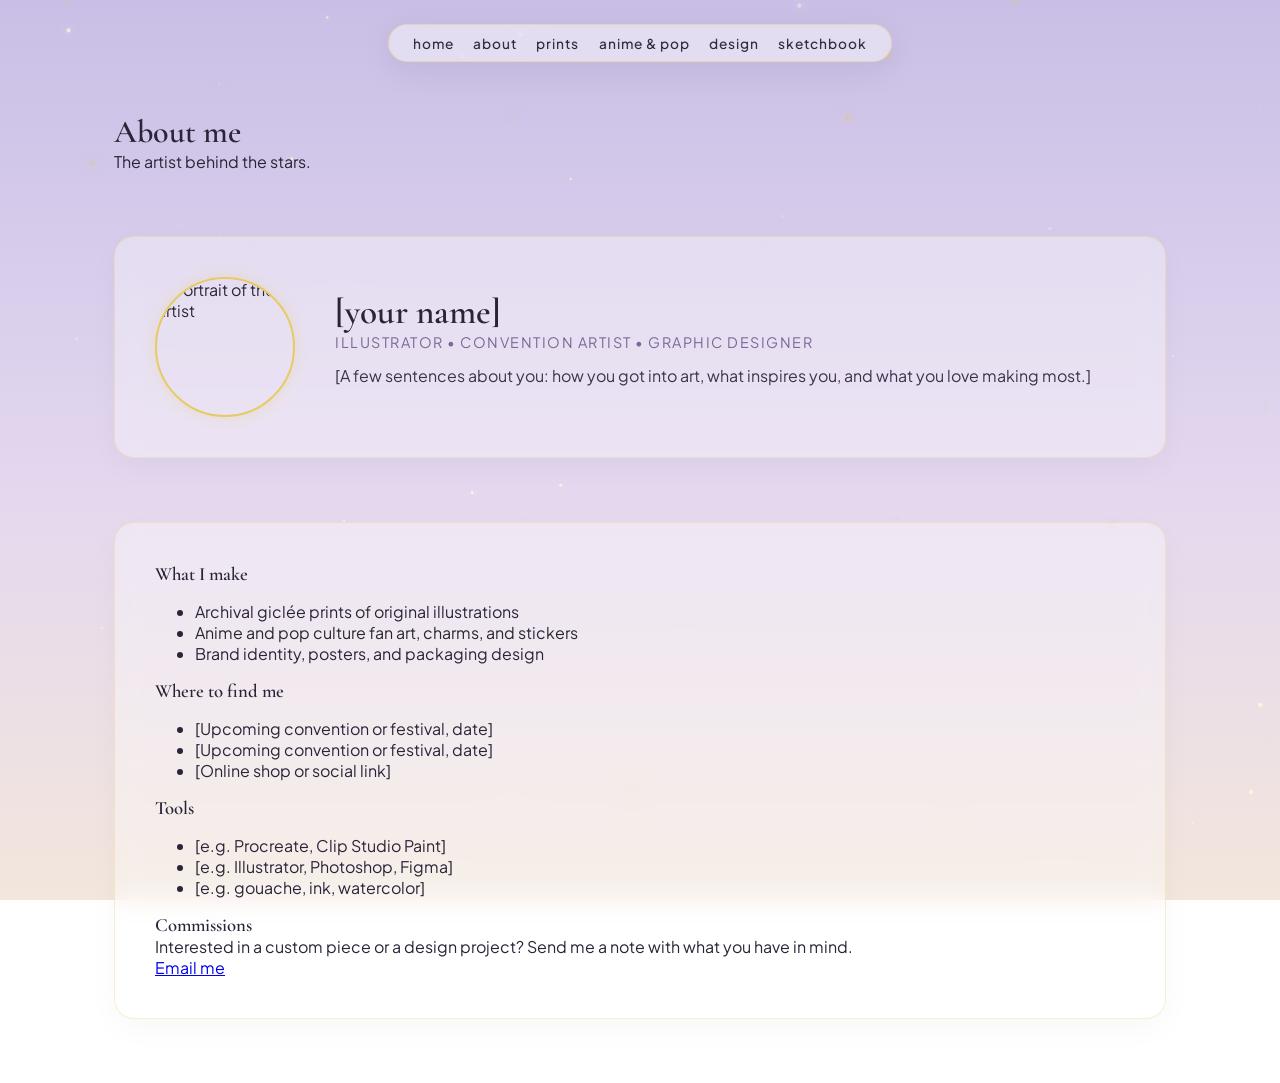
==== about.html @ 885dfaa7 "Create about.html" ====
<!DOCTYPE html>
<html lang="en">
<head>
  <meta charset="UTF-8" />
  <meta name="viewport" content="width=device-width, initial-scale=1.0" />
  <title>About | Celestial Art Portfolio</title>

  <link href="https://fonts.googleapis.com/css2?family=Cormorant+Garamond:ital,wght@0,400;0,600;1,400&family=Plus+Jakarta+Sans:wght@300;400;500;600&display=swap" rel="stylesheet">
  <!-- Bump ?v= whenever you edit styles.css so browsers grab the new version -->
  <link rel="stylesheet" href="styles.css?v=3" />
</head>
<body>

  <!-- Starfield Canvas -->
  <canvas id="celestial-bg"></canvas>

  <!-- Navigation -->
  <nav class="sticky-nav">
    <a href="index.html">home</a>
    <a href="about.html" class="active" aria-current="page">about</a>
    <a href="prints.html">prints</a>
    <a href="anime.html">anime &amp; pop</a>
    <a href="design.html">design</a>
    <a href="sketchbook.html">sketchbook</a>
  </nav>

  <main class="content-container">

    <header class="page-intro">
      <h1>About me</h1>
      <p>The artist behind the stars.</p>
    </header>

    <section class="portfolio-section bio-card">
      <div class="bio-avatar">
        <img src="avatar-placeholder.jpg" alt="Portrait of the artist" />
      </div>
      <div class="bio-text">
        <h2>[your name]</h2>
        <p class="bio-subtitle">illustrator • convention artist • graphic designer</p>
        <p class="bio-body">
          [A few sentences about you: how you got into art, what inspires you, and what you love making most.]
        </p>
      </div>
    </section>

    <section class="portfolio-section">
      <div class="about-grid">
        <div class="about-block">
          <h3>What I make</h3>
          <ul>
            <li>Archival giclée prints of original illustrations</li>
            <li>Anime and pop culture fan art, charms, and stickers</li>
            <li>Brand identity, posters, and packaging design</li>
          </ul>
        </div>
        <div class="about-block">
          <h3>Where to find me</h3>
          <ul>
            <li>[Upcoming convention or festival, date]</li>
            <li>[Upcoming convention or festival, date]</li>
            <li>[Online shop or social link]</li>
          </ul>
        </div>
        <div class="about-block">
          <h3>Tools</h3>
          <ul>
            <li>[e.g. Procreate, Clip Studio Paint]</li>
            <li>[e.g. Illustrator, Photoshop, Figma]</li>
            <li>[e.g. gouache, ink, watercolor]</li>
          </ul>
        </div>
        <div class="about-block">
          <h3>Commissions</h3>
          <p>Interested in a custom piece or a design project? Send me a note with what you have in mind.</p>
          <a class="contact-button" href="mailto:you@example.com">Email me</a>
        </div>
      </div>
    </section>

  </main>

  <script src="starfield.js?v=3"></script>
</body>
</html>
---- styles.css ----
/* =========================================================
   NEW: base page setup (was missing)
   ========================================================= */
*,
*::before,
*::after {
  box-sizing: border-box;
}

body {
  margin: 0;
  min-height: 100vh;
  font-family: 'Plus Jakarta Sans', system-ui, sans-serif;
  color: #2a2438;
  /* Dusky twilight sky so the cream + gold stars actually show up */
  background: linear-gradient(180deg, #c9bfe6 0%, #e4d8ef 55%, #f3e6dc 100%);
  background-attachment: fixed;
}

h1, h2, h3 {
  font-family: 'Cormorant Garamond', Georgia, serif;
  font-weight: 600;
  margin: 0;
}

p {
  margin: 0;
}

img {
  display: block;
  max-width: 100%;
}

/* =========================================================
   NEW: starfield canvas sits BEHIND everything (was missing)
   ========================================================= */
#celestial-bg {
  position: fixed;
  inset: 0;
  width: 100%;
  height: 100%;
  z-index: -1;
  pointer-events: none;
}

/* =========================================================
   NEW: preloader overlay + fade-out (was missing)
   ========================================================= */
#preloader {
  position: fixed;
  inset: 0;
  z-index: 2000;
  display: flex;
  align-items: center;
  justify-content: center;
  background: #1f1a2e;
  transition: opacity 0.8s ease, visibility 0.8s ease;
}

#preloader.fade-out {
  opacity: 0;
  visibility: hidden;
}

.loader-content {
  text-align: center;
}

.celestial-spinner {
  width: 64px;
  height: 64px;
  animation: spin-glow 2.4s ease-in-out infinite;
}

.loader-text {
  margin-top: 1rem;
  font-family: 'Cormorant Garamond', Georgia, serif;
  font-style: italic;
  font-size: 1.2rem;
  color: #FFF8DC;
  letter-spacing: 1px;
}

@keyframes spin-glow {
  0%   { transform: rotate(0deg) scale(0.9); filter: drop-shadow(0 0 4px #E6CA65); }
  50%  { transform: rotate(180deg) scale(1.05); filter: drop-shadow(0 0 14px #E6CA65); }
  100% { transform: rotate(360deg) scale(0.9); filter: drop-shadow(0 0 4px #E6CA65); }
}

/* Keeps section titles from hiding under the floating nav */
.portfolio-section {
  scroll-margin-top: 6rem;
}

/* Respect visitors who turn off motion in their OS settings */
@media (prefers-reduced-motion: reduce) {
  html { scroll-behavior: auto; }
  .celestial-spinner { animation: none; }
  #preloader { transition: none; }
}

/* =========================================================
   YOUR ORIGINAL STYLES (unchanged below this line)
   ========================================================= */

/* Smooth scrolling for anchor links */
html {
  scroll-behavior: smooth;
}

/* Floating Navigation Bar */
.sticky-nav {
  position: fixed;
  top: 1.5rem;
  left: 50%;
  transform: translateX(-50%);
  z-index: 1000;
  display: flex;
  gap: 1.2rem;
  padding: 0.6rem 1.5rem;
  background: rgba(255, 255, 255, 0.45);
  backdrop-filter: blur(14px);
  -webkit-backdrop-filter: blur(14px);
  border: 1px solid rgba(230, 202, 101, 0.4);
  border-radius: 40px;
  box-shadow: 0 8px 32px rgba(31, 26, 46, 0.08);
}

.sticky-nav a {
  text-decoration: none;
  color: #2a2438;
  font-family: 'Plus Jakarta Sans', sans-serif;
  font-size: 0.85rem;
  letter-spacing: 1px;
  font-weight: 500;
  transition: color 0.3s ease;
}

.sticky-nav a:hover {
  color: #b58d27;
}

/* Page Layout Container */
.content-container {
  max-width: 1100px;
  margin: 7rem auto 4rem;
  padding: 0 1.5rem;
  display: flex;
  flex-direction: column;
  gap: 4rem;
}

/* Modular Section Card Container */
.portfolio-section {
  background: rgba(255, 255, 255, 0.35);
  backdrop-filter: blur(12px);
  -webkit-backdrop-filter: blur(12px);
  border: 1px solid rgba(230, 202, 101, 0.3);
  border-radius: 20px;
  padding: 2.5rem;
  box-shadow: 0 10px 30px rgba(0, 0, 0, 0.03);
}

/* Section Headers */
.section-header {
  margin-bottom: 2rem;
}

.section-header h2 {
  font-size: 2rem;
  color: #1f1a2e;
  letter-spacing: 1px;
}

.section-header p {
  font-size: 0.95rem;
  color: #5a5266;
  margin-top: 0.25rem;
}

/* Bio Section Layout */
.bio-card {
  display: flex;
  align-items: center;
  gap: 2.5rem;
}

.bio-avatar img {
  width: 140px;
  height: 140px;
  border-radius: 50%;
  object-fit: cover;
  border: 2px solid #E6CA65;
  box-shadow: 0 0 15px rgba(230, 202, 101, 0.3);
}

.bio-text h2 {
  font-size: 2.2rem;
}

.bio-subtitle {
  color: #7b6894;
  font-size: 0.9rem;
  letter-spacing: 1.5px;
  text-transform: uppercase;
  margin-bottom: 0.75rem;
}

.bio-body {
  line-height: 1.6;
  color: #3b334a;
  margin-bottom: 1rem;
}

.bio-badges {
  display: flex;
  gap: 0.5rem;
}

.badge {
  background: rgba(230, 202, 101, 0.2);
  border: 1px solid rgba(230, 202, 101, 0.5);
  font-size: 0.8rem;
  padding: 0.3rem 0.8rem;
  border-radius: 12px;
  color: #2a2438;
}

/* Standard Art Grids (Prints & Anime Art) */
.art-grid {
  display: grid;
  grid-template-columns: repeat(auto-fill, minmax(240px, 1fr));
  gap: 1.5rem;
}

.art-card {
  background: rgba(255, 255, 255, 0.5);
  border-radius: 12px;
  overflow: hidden;
  border: 1px solid rgba(255, 255, 255, 0.6);
  transition: transform 0.3s ease, box-shadow 0.3s ease;
}

.art-card:hover {
  transform: translateY(-5px);
  box-shadow: 0 12px 25px rgba(180, 160, 220, 0.3);
}

.card-image-wrap {
  position: relative;
  width: 100%;
  aspect-ratio: 4 / 5;
  overflow: hidden;
}

.card-image-wrap img {
  width: 100%;
  height: 100%;
  object-fit: cover;
}

.price-tag {
  position: absolute;
  bottom: 8px;
  right: 8px;
  background: rgba(31, 26, 46, 0.75);
  color: #FFF8DC;
  font-size: 0.75rem;
  padding: 0.2rem 0.5rem;
  border-radius: 6px;
  backdrop-filter: blur(4px);
}

.card-info {
  padding: 1rem;
}

.card-info h3 {
  font-size: 1.2rem;
}

.card-info p {
  font-size: 0.85rem;
  color: #6b6278;
}

/* Graphic Design Horizontal Layout */
.design-grid {
  display: grid;
  grid-template-columns: repeat(auto-fill, minmax(320px, 1fr));
  gap: 1.5rem;
}

.design-card {
  background: rgba(255, 255, 255, 0.5);
  border-radius: 12px;
  border: 1px solid rgba(255, 255, 255, 0.6);
  overflow: hidden;
}

.design-card img {
  width: 100%;
  aspect-ratio: 16 / 10;
  object-fit: cover;
}

.design-info {
  padding: 1.2rem;
}

/* Sketchbook Horizontal Scroll Row */
.sketchbook-row {
  display: flex;
  gap: 1rem;
  overflow-x: auto;
  padding-bottom: 1rem;
  scroll-snap-type: x mandatory;
}

.sketch-item {
  flex: 0 0 220px;
  scroll-snap-align: start;
  border-radius: 10px;
  overflow: hidden;
  border: 1px solid rgba(230, 202, 101, 0.3);
}

.sketch-item img {
  width: 100%;
  height: 100%;
  object-fit: cover;
}

/* Mobile Responsiveness */
@media (max-width: 768px) {
  .bio-card {
    flex-direction: column;
    text-align: center;
  }
  .bio-badges {
    justify-content: center;
    flex-wrap: wrap;
  }
  .sticky-nav {
    width: 90%;
    justify-content: space-around;
    padding: 0.5rem;
  }
  .sticky-nav a {
    font-size: 0.75rem;
  }
}
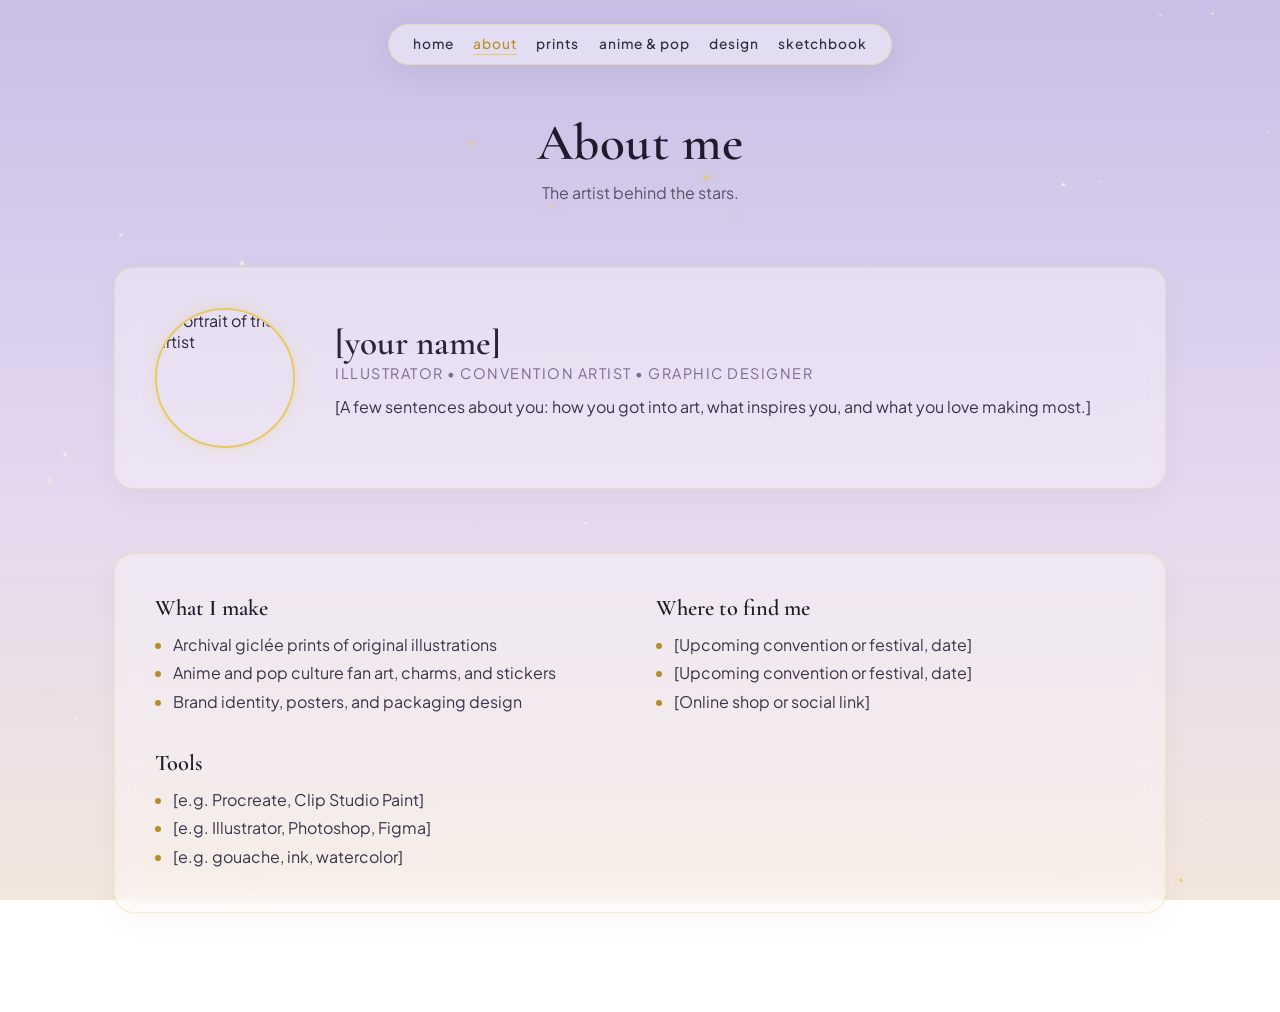
==== commit 411121f1: "Update about.html" ====
--- a/about.html
+++ b/about.html
@@ -70,11 +70,11 @@
             <li>[e.g. gouache, ink, watercolor]</li>
           </ul>
         </div>
-        <div class="about-block">
+       <!-- <div class="about-block">
           <h3>Commissions</h3>
           <p>Interested in a custom piece or a design project? Send me a note with what you have in mind.</p>
           <a class="contact-button" href="mailto:you@example.com">Email me</a>
-        </div>
+        </div> -->
       </div>
     </section>
 
--- a/styles.css
+++ b/styles.css
@@ -351,3 +351,248 @@
     font-size: 0.75rem;
   }
 }
+
+/* =========================================================
+   NEW (v3): multi-page additions
+   ========================================================= */
+
+/* "You are here" link in the nav */
+.sticky-nav a.active {
+  color: #b58d27;
+  border-bottom: 1px solid #E6CA65;
+  padding-bottom: 2px;
+}
+
+.sticky-nav a:focus-visible,
+.explore-card:focus-visible,
+.contact-button:focus-visible {
+  outline: 2px solid #b58d27;
+  outline-offset: 4px;
+  border-radius: 4px;
+}
+
+/* Soft placeholder tone behind images that haven't been uploaded yet */
+.card-image-wrap,
+.sketch-item,
+.mockup-item,
+.explore-card img {
+  background: linear-gradient(135deg, rgba(201, 191, 230, 0.6), rgba(243, 230, 220, 0.6));
+}
+
+/* Sketchbook items need a height so their images show */
+.sketch-item {
+  aspect-ratio: 3 / 4;
+}
+
+/* ---------- Page intro (top of each inner page) ---------- */
+.page-intro {
+  text-align: center;
+  padding: 0 1rem;
+}
+
+.page-intro h1 {
+  font-size: clamp(2.2rem, 5vw, 3.2rem);
+  color: #1f1a2e;
+  letter-spacing: 0.5px;
+}
+
+.page-intro p {
+  color: #5a5266;
+  margin-top: 0.5rem;
+}
+
+/* ---------- Home: gallery "doors" ---------- */
+.explore-grid {
+  display: grid;
+  grid-template-columns: repeat(auto-fill, minmax(220px, 1fr));
+  gap: 1.25rem;
+}
+
+.explore-card {
+  display: block;
+  text-decoration: none;
+  color: inherit;
+  background: rgba(255, 255, 255, 0.5);
+  border: 1px solid rgba(255, 255, 255, 0.6);
+  border-radius: 14px;
+  overflow: hidden;
+  transition: transform 0.3s ease, box-shadow 0.3s ease;
+}
+
+.explore-card:hover {
+  transform: translateY(-5px);
+  box-shadow: 0 12px 25px rgba(180, 160, 220, 0.3);
+}
+
+.explore-card img {
+  width: 100%;
+  aspect-ratio: 4 / 3;
+  object-fit: cover;
+}
+
+/* ---------- About page ---------- */
+.about-grid {
+  display: grid;
+  grid-template-columns: repeat(2, 1fr);
+  gap: 2rem;
+}
+
+.about-block h3 {
+  font-size: 1.4rem;
+  color: #1f1a2e;
+  margin-bottom: 0.6rem;
+}
+
+.about-block ul {
+  margin: 0;
+  padding-left: 1.1rem;
+  color: #3b334a;
+  line-height: 1.8;
+}
+
+.about-block li::marker {
+  color: #b58d27;
+}
+
+.about-block p {
+  color: #3b334a;
+  line-height: 1.6;
+}
+
+.contact-button {
+  display: inline-block;
+  margin-top: 1rem;
+  padding: 0.55rem 1.3rem;
+  border-radius: 30px;
+  background: #1f1a2e;
+  color: #FFF8DC;
+  text-decoration: none;
+  font-size: 0.9rem;
+  transition: background 0.3s ease;
+}
+
+.contact-button:hover {
+  background: #3b334a;
+}
+
+/* ---------- Design page: case studies ---------- */
+.case-study-header {
+  display: grid;
+  grid-template-columns: 1.5fr 1fr;
+  gap: 2rem;
+  margin-bottom: 1.75rem;
+}
+
+.project-category {
+  display: block;
+  font-size: 0.8rem;
+  color: #7b6894;
+  letter-spacing: 0.5px;
+  margin-bottom: 0.4rem;
+}
+
+.case-study-meta h2 {
+  font-size: 2rem;
+  color: #1f1a2e;
+}
+
+.project-tagline {
+  color: #5a5266;
+  line-height: 1.6;
+  margin-top: 0.5rem;
+}
+
+.case-study-details {
+  display: flex;
+  flex-direction: column;
+  gap: 0.9rem;
+  padding-left: 1.5rem;
+  border-left: 1px solid rgba(230, 202, 101, 0.6);
+}
+
+.detail-item {
+  display: flex;
+  flex-direction: column;
+  gap: 0.15rem;
+}
+
+.detail-label {
+  font-size: 0.75rem;
+  color: #7b6894;
+}
+
+.detail-value {
+  font-size: 0.92rem;
+  font-weight: 500;
+  color: #2a2438;
+}
+
+.case-study-body {
+  max-width: 65ch;
+  margin-bottom: 1.75rem;
+}
+
+.case-study-body h3 {
+  font-size: 1.35rem;
+  color: #1f1a2e;
+  margin-bottom: 0.4rem;
+}
+
+.case-study-body p {
+  color: #3b334a;
+  line-height: 1.7;
+}
+
+.mockup-grid {
+  display: grid;
+  grid-template-columns: repeat(2, 1fr);
+  gap: 1rem;
+}
+
+.mockup-item {
+  border-radius: 12px;
+  overflow: hidden;
+  border: 1px solid rgba(255, 255, 255, 0.6);
+  aspect-ratio: 4 / 3;
+}
+
+.mockup-item.large {
+  grid-column: 1 / -1;
+  aspect-ratio: 16 / 8;
+}
+
+.mockup-item img {
+  width: 100%;
+  height: 100%;
+  object-fit: cover;
+}
+
+/* ---------- Mobile tweaks for the new pieces ---------- */
+@media (max-width: 768px) {
+  .sticky-nav {
+    flex-wrap: wrap;
+    justify-content: center;
+    gap: 0.4rem 0.8rem;
+    border-radius: 20px;
+  }
+  .content-container {
+    margin-top: 8.5rem; /* room for the nav when it wraps to two lines */
+  }
+  .portfolio-section {
+    padding: 1.5rem;
+  }
+  .about-grid,
+  .case-study-header,
+  .mockup-grid {
+    grid-template-columns: 1fr;
+  }
+  .case-study-details {
+    padding-left: 0;
+    padding-top: 1rem;
+    border-left: none;
+    border-top: 1px solid rgba(230, 202, 101, 0.6);
+  }
+  .mockup-item.large {
+    aspect-ratio: 4 / 3;
+  }
+}
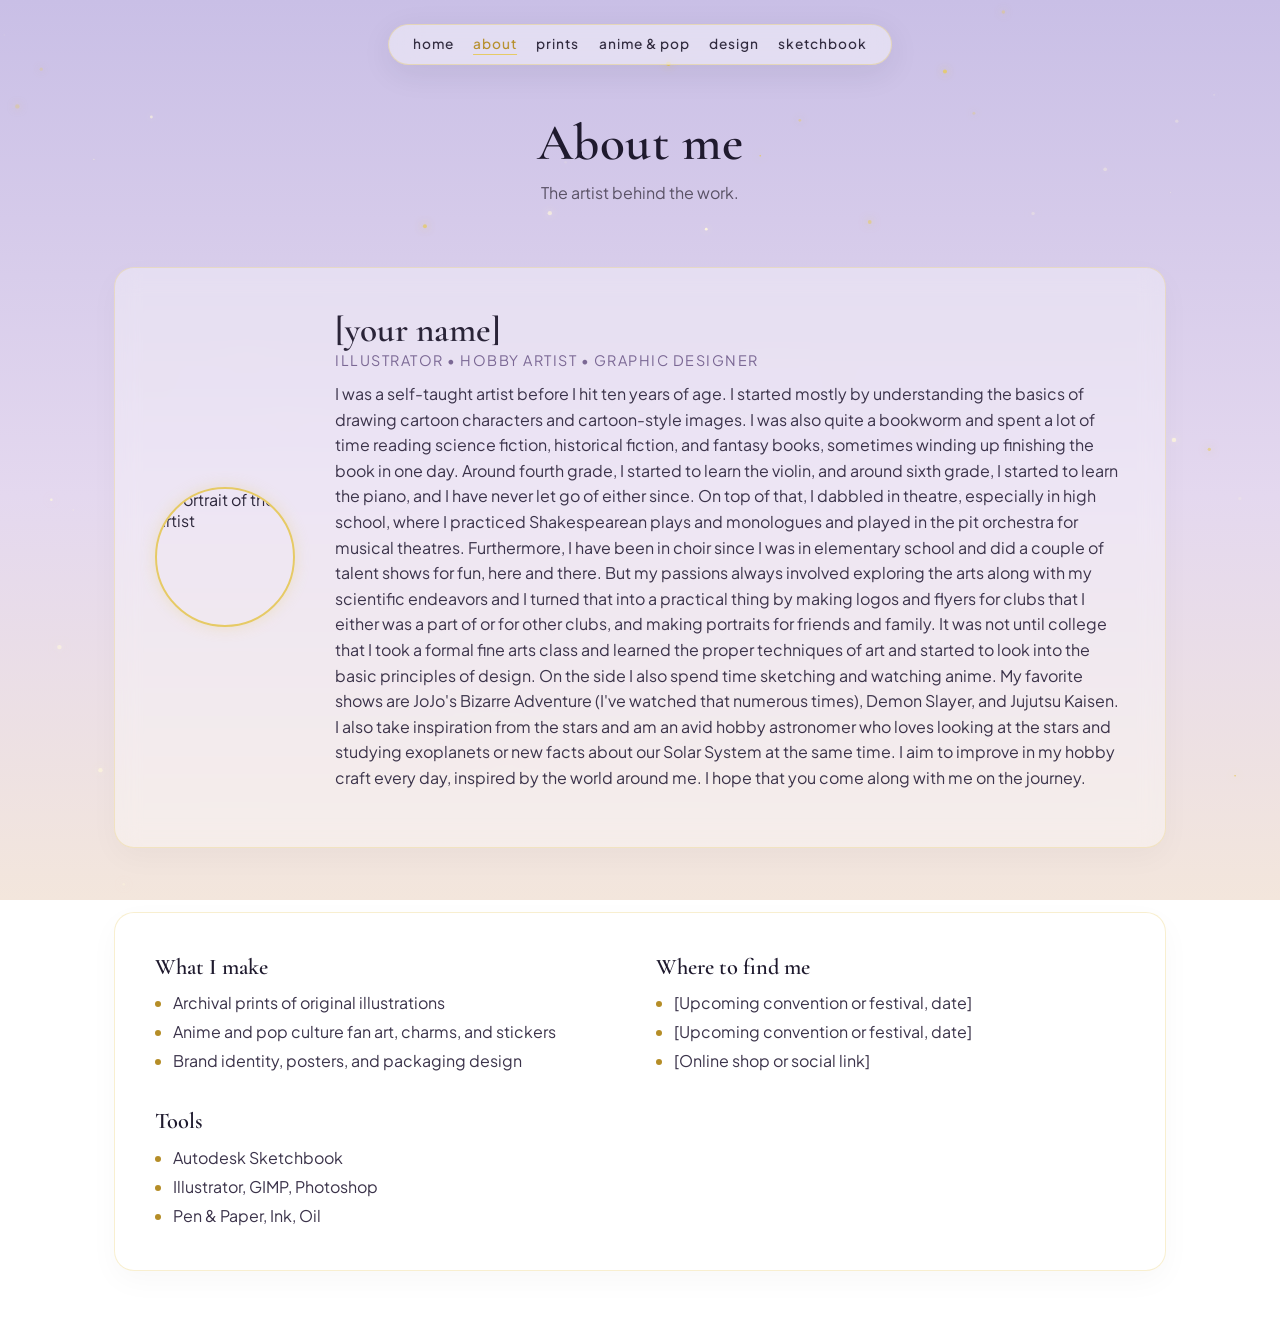
==== commit 750670bb: "Update about.html" ====
--- a/about.html
+++ b/about.html
@@ -3,7 +3,7 @@
 <head>
   <meta charset="UTF-8" />
   <meta name="viewport" content="width=device-width, initial-scale=1.0" />
-  <title>About | Celestial Art Portfolio</title>
+  <title>About Me!</title>
 
   <link href="https://fonts.googleapis.com/css2?family=Cormorant+Garamond:ital,wght@0,400;0,600;1,400&family=Plus+Jakarta+Sans:wght@300;400;500;600&display=swap" rel="stylesheet">
   <!-- Bump ?v= whenever you edit styles.css so browsers grab the new version -->
@@ -28,7 +28,7 @@
 
     <header class="page-intro">
       <h1>About me</h1>
-      <p>The artist behind the stars.</p>
+      <p>The artist behind the work.</p>
     </header>
 
     <section class="portfolio-section bio-card">
@@ -37,9 +37,19 @@
       </div>
       <div class="bio-text">
         <h2>[your name]</h2>
-        <p class="bio-subtitle">illustrator • convention artist • graphic designer</p>
+        <p class="bio-subtitle">illustrator • hobby artist • graphic designer</p>
         <p class="bio-body">
-          [A few sentences about you: how you got into art, what inspires you, and what you love making most.]
+          I was a self-taught artist before I hit ten years of age. I started mostly by understanding the basics of drawing cartoon characters and cartoon-style images. 
+          I was also quite a bookworm and spent a lot of time reading science fiction, historical fiction, and fantasy books, sometimes winding up finishing the book in one day. 
+          Around fourth grade, I started to learn the violin, and around sixth grade, I started to learn the piano, and I have never let go of either since. 
+          On top of that, I dabbled in theatre, especially in high school, where I practiced Shakespearean plays and monologues and played in the pit orchestra for musical theatres.
+          Furthermore, I have been in choir since I was in elementary school and did a couple of talent shows for fun, here and there. But my passions always involved exploring the arts along with my scientific endeavors
+          and I turned that into a practical thing by making logos and flyers for clubs that I either was a part of or for other clubs, and making portraits for friends and family. 
+          It was not until college that I took a formal fine arts class and learned the proper techniques of art and started to look into the basic principles of design. 
+          
+          On the side I also spend time sketching and watching anime. My favorite shows are JoJo's Bizarre Adventure (I've watched that numerous times), Demon Slayer, and Jujutsu Kaisen. 
+          I also take inspiration from the stars and am an avid hobby astronomer who loves looking at the stars and studying exoplanets or new facts about our Solar System at the same time.
+          I aim to improve in my hobby craft every day, inspired by the world around me. I hope that you come along with me on the journey. 
         </p>
       </div>
     </section>
@@ -49,7 +59,7 @@
         <div class="about-block">
           <h3>What I make</h3>
           <ul>
-            <li>Archival giclée prints of original illustrations</li>
+            <li>Archival prints of original illustrations</li>
             <li>Anime and pop culture fan art, charms, and stickers</li>
             <li>Brand identity, posters, and packaging design</li>
           </ul>
@@ -65,9 +75,9 @@
         <div class="about-block">
           <h3>Tools</h3>
           <ul>
-            <li>[e.g. Procreate, Clip Studio Paint]</li>
-            <li>[e.g. Illustrator, Photoshop, Figma]</li>
-            <li>[e.g. gouache, ink, watercolor]</li>
+            <li>Autodesk Sketchbook</li>
+            <li>Illustrator, GIMP, Photoshop</li>
+            <li>Pen & Paper, Ink, Oil</li>
           </ul>
         </div>
        <!-- <div class="about-block">
--- a/styles.css
+++ b/styles.css
@@ -1,6 +1,3 @@
-/* =========================================================
-   NEW: base page setup (was missing)
-   ========================================================= */
 *,
 *::before,
 *::after {
@@ -101,7 +98,7 @@
 }
 
 /* =========================================================
-   YOUR ORIGINAL STYLES (unchanged below this line)
+   Original style
    ========================================================= */
 
 /* Smooth scrolling for anchor links */
@@ -309,18 +306,14 @@
   padding: 1.2rem;
 }
 
-/* Sketchbook Horizontal Scroll Row */
+/* Sketchbook Grid (wraps into rows, no side scroll) */
 .sketchbook-row {
-  display: flex;
+  display: grid;
+  grid-template-columns: repeat(auto-fill, minmax(200px, 1fr));
   gap: 1rem;
-  overflow-x: auto;
-  padding-bottom: 1rem;
-  scroll-snap-type: x mandatory;
 }
 
 .sketch-item {
-  flex: 0 0 220px;
-  scroll-snap-align: start;
   border-radius: 10px;
   overflow: hidden;
   border: 1px solid rgba(230, 202, 101, 0.3);
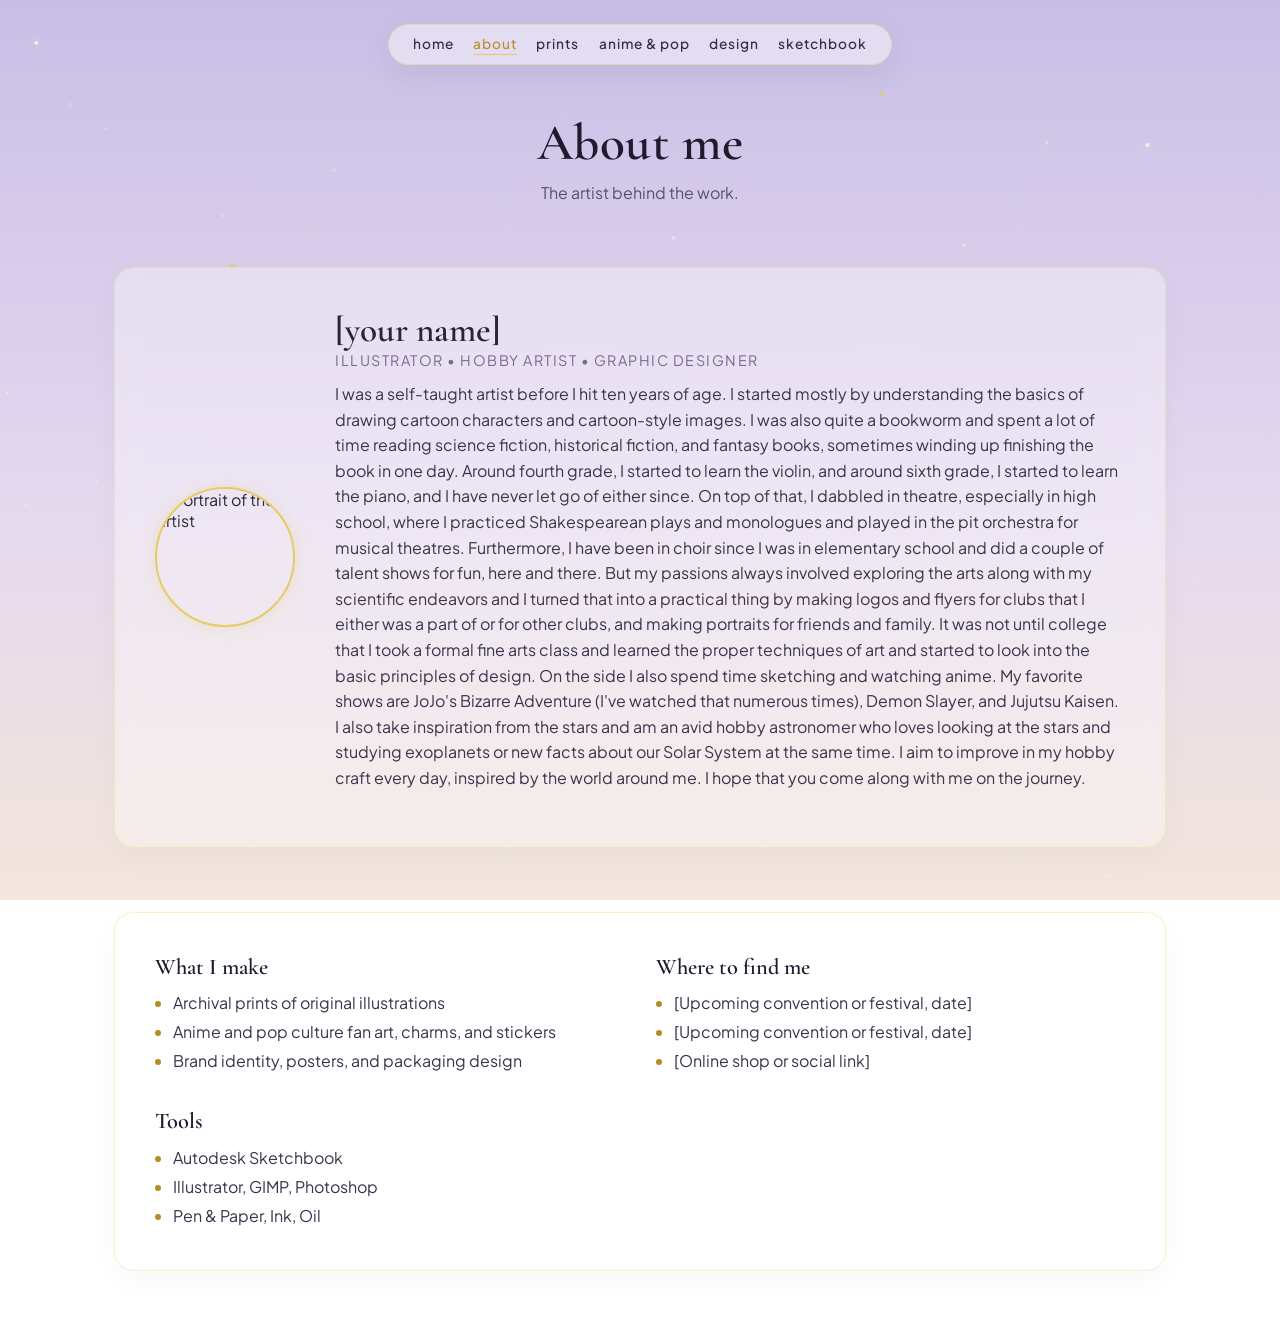
==== commit 448be70c: "Update about.html" ====
--- a/about.html
+++ b/about.html
@@ -33,7 +33,7 @@
 
     <section class="portfolio-section bio-card">
       <div class="bio-avatar">
-        <img src="avatar-placeholder.jpg" alt="Portrait of the artist" />
+        <img src="https://github.com/bekahaadams314/bekahaadams314.github.io/blob/58239ddcd6996ecba58f169a471e3034fff4f144/photos/avatar/IMG_4294.jpeg" alt="Portrait of the artist" />
       </div>
       <div class="bio-text">
         <h2>[your name]</h2>
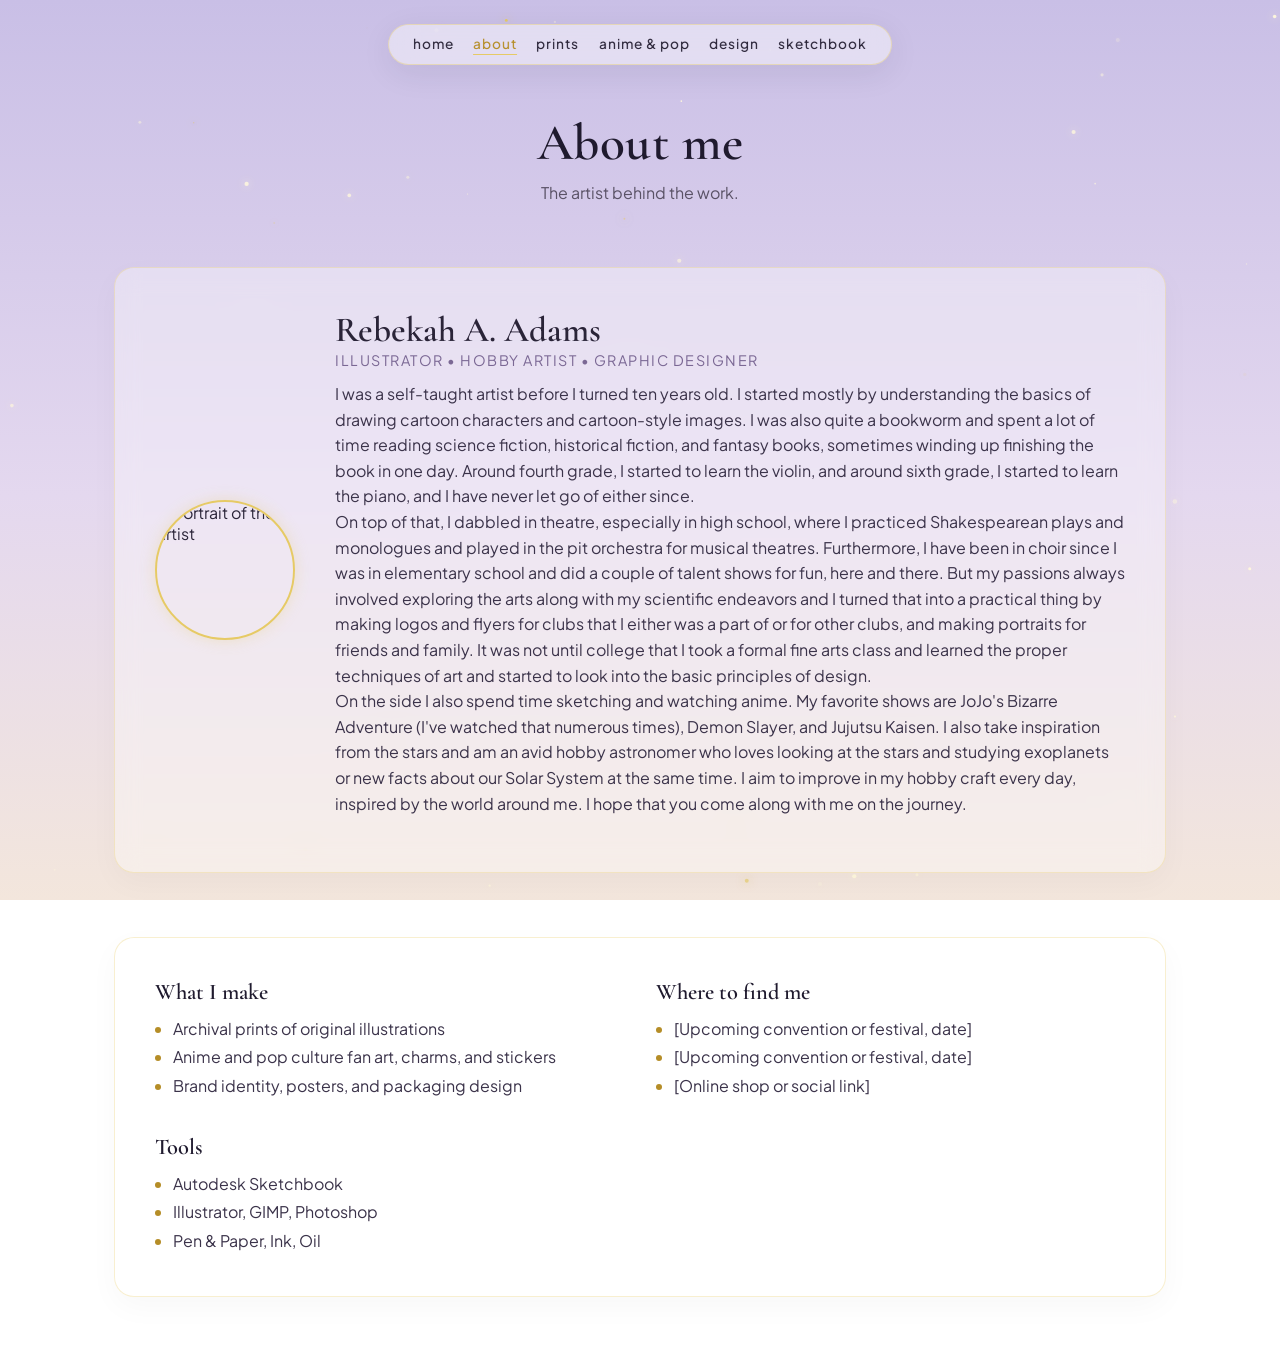
==== commit 4ee1d524: "Update about.html" ====
--- a/about.html
+++ b/about.html
@@ -36,16 +36,17 @@
         <img src="https://github.com/bekahaadams314/bekahaadams314.github.io/blob/58239ddcd6996ecba58f169a471e3034fff4f144/photos/avatar/IMG_4294.jpeg" alt="Portrait of the artist" />
       </div>
       <div class="bio-text">
-        <h2>[your name]</h2>
+        <h2>Rebekah A. Adams</h2>
         <p class="bio-subtitle">illustrator • hobby artist • graphic designer</p>
         <p class="bio-body">
-          I was a self-taught artist before I hit ten years of age. I started mostly by understanding the basics of drawing cartoon characters and cartoon-style images. 
+          I was a self-taught artist before I turned ten years old. I started mostly by understanding the basics of drawing cartoon characters and cartoon-style images. 
           I was also quite a bookworm and spent a lot of time reading science fiction, historical fiction, and fantasy books, sometimes winding up finishing the book in one day. 
-          Around fourth grade, I started to learn the violin, and around sixth grade, I started to learn the piano, and I have never let go of either since. 
+          Around fourth grade, I started to learn the violin, and around sixth grade, I started to learn the piano, and I have never let go of either since. <br>
+          
           On top of that, I dabbled in theatre, especially in high school, where I practiced Shakespearean plays and monologues and played in the pit orchestra for musical theatres.
           Furthermore, I have been in choir since I was in elementary school and did a couple of talent shows for fun, here and there. But my passions always involved exploring the arts along with my scientific endeavors
           and I turned that into a practical thing by making logos and flyers for clubs that I either was a part of or for other clubs, and making portraits for friends and family. 
-          It was not until college that I took a formal fine arts class and learned the proper techniques of art and started to look into the basic principles of design. 
+          It was not until college that I took a formal fine arts class and learned the proper techniques of art and started to look into the basic principles of design. <br>
           
           On the side I also spend time sketching and watching anime. My favorite shows are JoJo's Bizarre Adventure (I've watched that numerous times), Demon Slayer, and Jujutsu Kaisen. 
           I also take inspiration from the stars and am an avid hobby astronomer who loves looking at the stars and studying exoplanets or new facts about our Solar System at the same time.
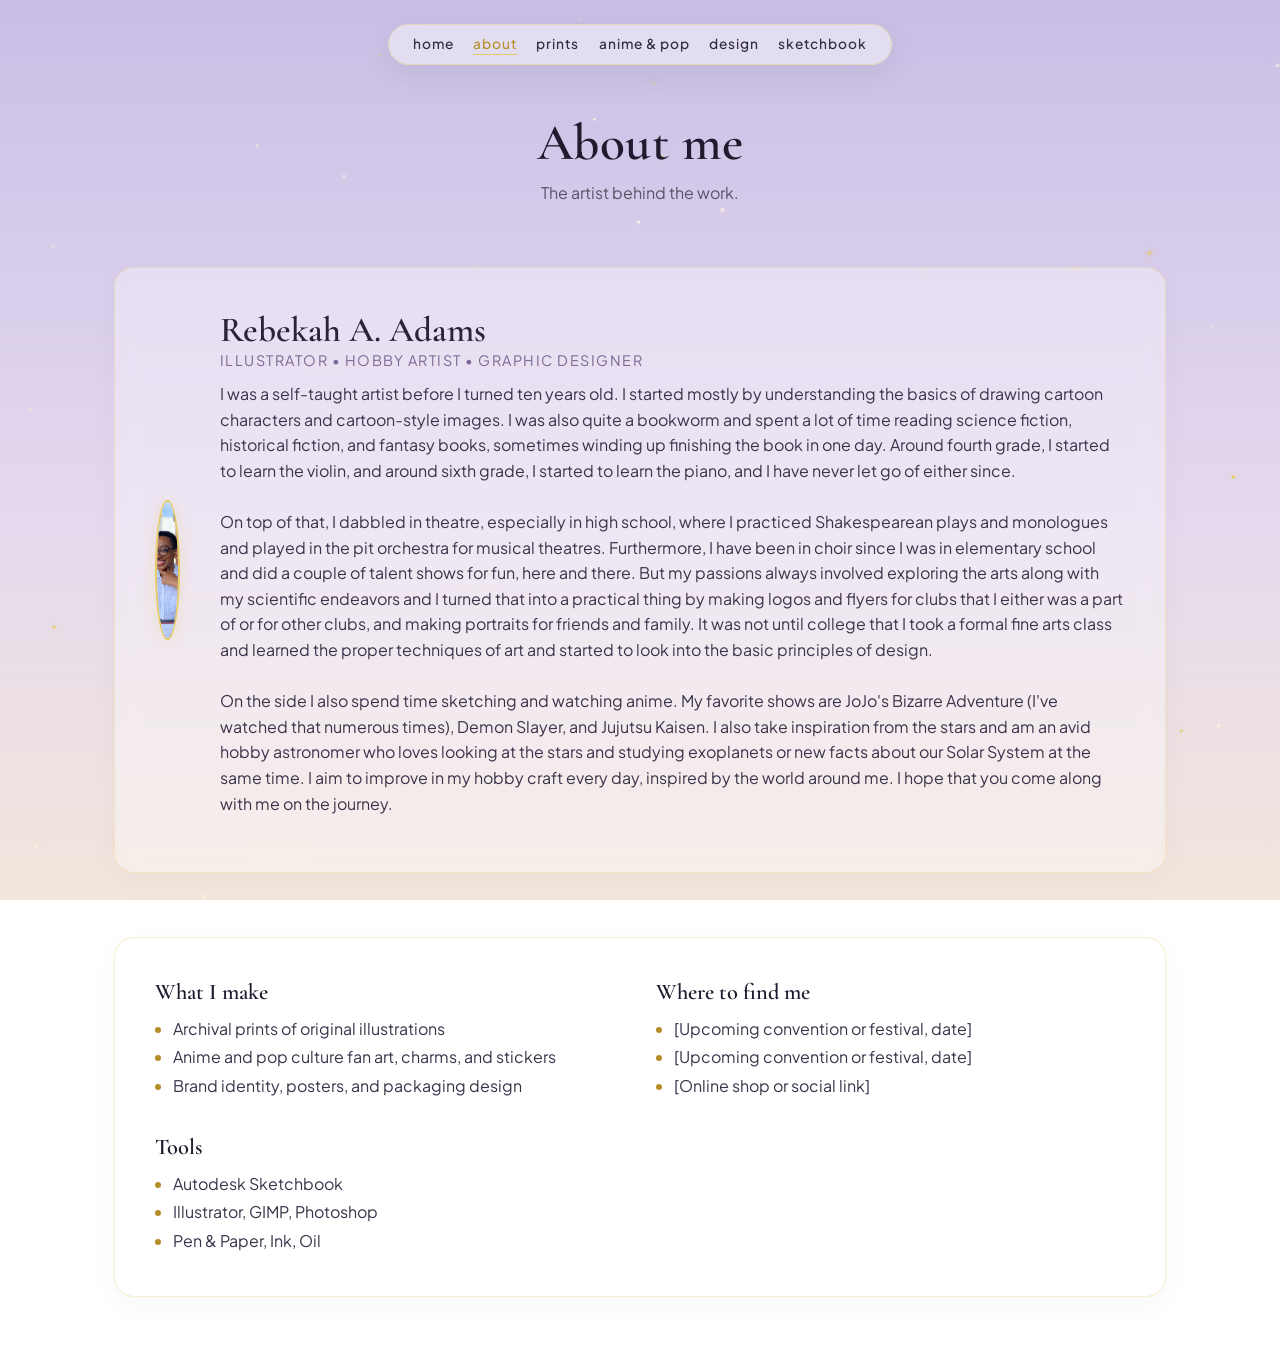
==== commit 3148651b: "Update about.html" ====
--- a/about.html
+++ b/about.html
@@ -33,7 +33,7 @@
 
     <section class="portfolio-section bio-card">
       <div class="bio-avatar">
-        <img src="https://github.com/bekahaadams314/bekahaadams314.github.io/blob/58239ddcd6996ecba58f169a471e3034fff4f144/photos/avatar/IMG_4294.jpeg" alt="Portrait of the artist" />
+        <img src="photos/avatar/IMG_4294.jpeg" alt="Portrait of the artist" />
       </div>
       <div class="bio-text">
         <h2>Rebekah A. Adams</h2>
@@ -42,12 +42,12 @@
           I was a self-taught artist before I turned ten years old. I started mostly by understanding the basics of drawing cartoon characters and cartoon-style images. 
           I was also quite a bookworm and spent a lot of time reading science fiction, historical fiction, and fantasy books, sometimes winding up finishing the book in one day. 
           Around fourth grade, I started to learn the violin, and around sixth grade, I started to learn the piano, and I have never let go of either since. <br>
-          
+          <br>
           On top of that, I dabbled in theatre, especially in high school, where I practiced Shakespearean plays and monologues and played in the pit orchestra for musical theatres.
           Furthermore, I have been in choir since I was in elementary school and did a couple of talent shows for fun, here and there. But my passions always involved exploring the arts along with my scientific endeavors
           and I turned that into a practical thing by making logos and flyers for clubs that I either was a part of or for other clubs, and making portraits for friends and family. 
           It was not until college that I took a formal fine arts class and learned the proper techniques of art and started to look into the basic principles of design. <br>
-          
+          <br>
           On the side I also spend time sketching and watching anime. My favorite shows are JoJo's Bizarre Adventure (I've watched that numerous times), Demon Slayer, and Jujutsu Kaisen. 
           I also take inspiration from the stars and am an avid hobby astronomer who loves looking at the stars and studying exoplanets or new facts about our Solar System at the same time.
           I aim to improve in my hobby craft every day, inspired by the world around me. I hope that you come along with me on the journey. 
